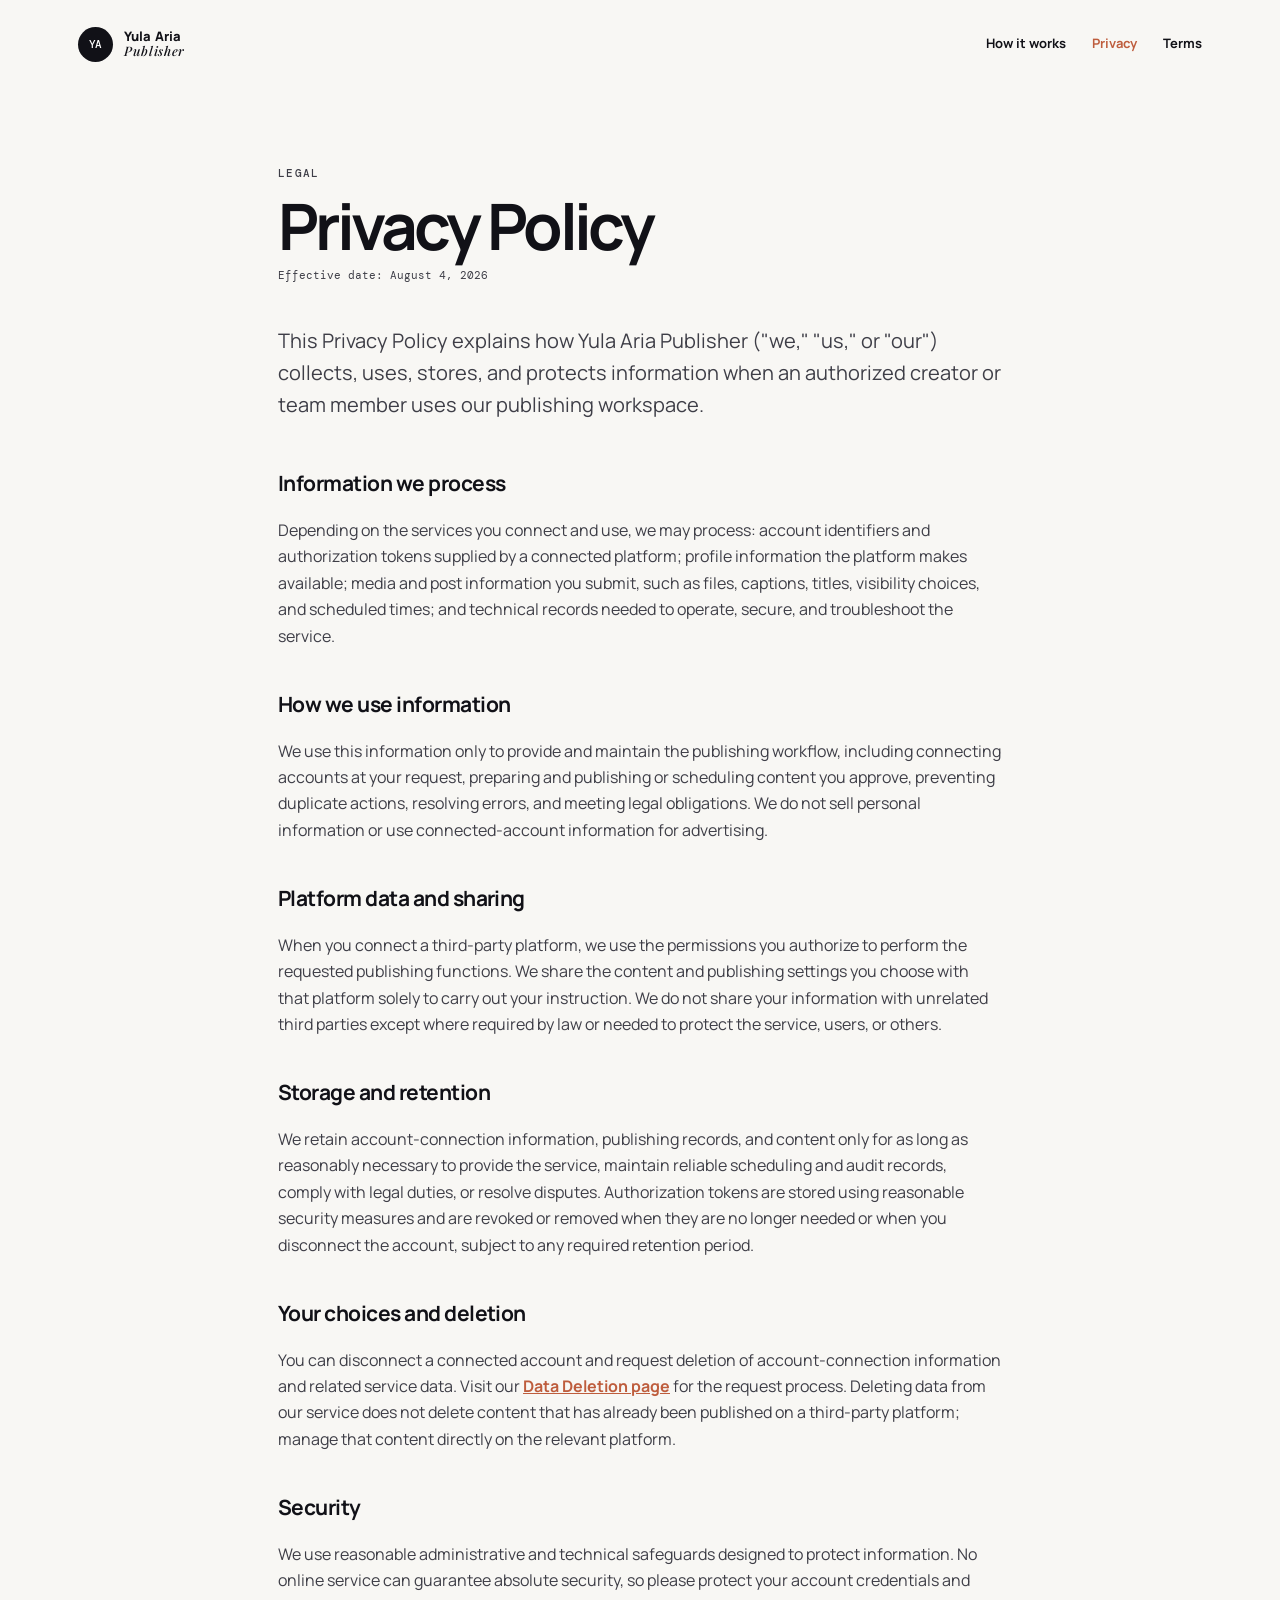
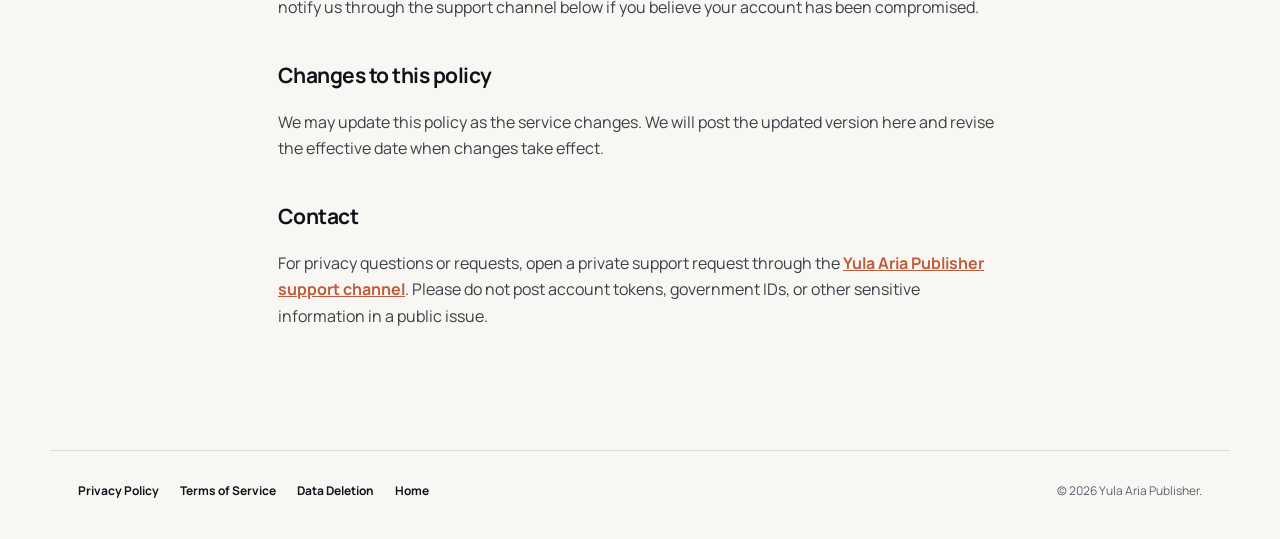
==== privacy.html @ d65619e9 "Create Yula Aria Publisher website" ====
<!doctype html>
<html lang="en"><head><meta charset="utf-8"><meta name="viewport" content="width=device-width, initial-scale=1"><meta name="description" content="Privacy Policy for Yula Aria Publisher."><title>Privacy Policy — Yula Aria Publisher</title><link rel="stylesheet" href="styles.css"></head>
<body><header class="site-header"><a class="brand" href="./"><span class="brand-mark">YA</span><span>Yula Aria<br><em>Publisher</em></span></a><nav aria-label="Primary"><a href="index.html#how-it-works">How it works</a><a href="privacy.html" aria-current="page">Privacy</a><a href="terms.html">Terms</a></nav></header><main class="legal"><p class="eyebrow">Legal</p><h1>Privacy Policy</h1><p class="effective">Effective date: August 4, 2026</p><p class="intro">This Privacy Policy explains how Yula Aria Publisher ("we," "us," or "our") collects, uses, stores, and protects information when an authorized creator or team member uses our publishing workspace.</p>
<h2>Information we process</h2><p>Depending on the services you connect and use, we may process: account identifiers and authorization tokens supplied by a connected platform; profile information the platform makes available; media and post information you submit, such as files, captions, titles, visibility choices, and scheduled times; and technical records needed to operate, secure, and troubleshoot the service.</p>
<h2>How we use information</h2><p>We use this information only to provide and maintain the publishing workflow, including connecting accounts at your request, preparing and publishing or scheduling content you approve, preventing duplicate actions, resolving errors, and meeting legal obligations. We do not sell personal information or use connected-account information for advertising.</p>
<h2>Platform data and sharing</h2><p>When you connect a third-party platform, we use the permissions you authorize to perform the requested publishing functions. We share the content and publishing settings you choose with that platform solely to carry out your instruction. We do not share your information with unrelated third parties except where required by law or needed to protect the service, users, or others.</p>
<h2>Storage and retention</h2><p>We retain account-connection information, publishing records, and content only for as long as reasonably necessary to provide the service, maintain reliable scheduling and audit records, comply with legal duties, or resolve disputes. Authorization tokens are stored using reasonable security measures and are revoked or removed when they are no longer needed or when you disconnect the account, subject to any required retention period.</p>
<h2>Your choices and deletion</h2><p>You can disconnect a connected account and request deletion of account-connection information and related service data. Visit our <a href="data-deletion.html">Data Deletion page</a> for the request process. Deleting data from our service does not delete content that has already been published on a third-party platform; manage that content directly on the relevant platform.</p>
<h2>Security</h2><p>We use reasonable administrative and technical safeguards designed to protect information. No online service can guarantee absolute security, so please protect your account credentials and notify us through the support channel below if you believe your account has been compromised.</p>
<h2>Changes to this policy</h2><p>We may update this policy as the service changes. We will post the updated version here and revise the effective date when changes take effect.</p>
<h2>Contact</h2><p>For privacy questions or requests, open a private support request through the <a href="https://github.com/3r0xi/yulaaria/issues" target="_blank" rel="noreferrer">Yula Aria Publisher support channel</a>. Please do not post account tokens, government IDs, or other sensitive information in a public issue.</p></main><footer><div class="footer-links"><a href="privacy.html">Privacy Policy</a><a href="terms.html">Terms of Service</a><a href="data-deletion.html">Data Deletion</a><a href="index.html">Home</a></div><p>© 2026 Yula Aria Publisher.</p></footer></body></html>
---- styles.css ----
@import url('https://fonts.googleapis.com/css2?family=DM+Mono:wght@400;500&family=Manrope:wght@400;500;600;700;800&family=Playfair+Display:ital,wght@0,600;0,700;1,600;1,700&display=swap');
:root{--ink:#111117;--muted:#60606b;--paper:#f8f7f4;--line:#deddd7;--accent:#be5d3d;--deep:#1d2134}*{box-sizing:border-box}html{scroll-behavior:smooth}body{margin:0;background:var(--paper);color:var(--ink);font:16px/1.65 Manrope,Arial,sans-serif}a{color:inherit}.site-header,main,footer{max-width:1180px;margin:auto}.site-header{min-height:88px;display:flex;align-items:center;justify-content:space-between;padding:18px 28px}.brand{display:inline-flex;align-items:center;gap:11px;text-decoration:none;font-size:13px;font-weight:800;line-height:1.04;letter-spacing:.01em}.brand em{font-weight:500;font-family:Playfair Display,serif;letter-spacing:.05em}.brand-mark{display:grid;place-items:center;width:35px;height:35px;border-radius:50%;background:var(--ink);color:white;font:500 11px DM Mono,monospace;letter-spacing:-.09em}nav{display:flex;gap:26px;font-size:13px;font-weight:700}nav a{text-decoration:none}nav a:hover,nav a[aria-current=page]{color:var(--accent)}.hero{min-height:590px;padding:92px 28px 96px;display:grid;grid-template-columns:1.1fr .9fr;gap:80px;align-items:center}.eyebrow{margin:0 0 14px;color:var(--accent);font:500 11px DM Mono,monospace;letter-spacing:.12em;text-transform:uppercase}.hero h1,.section h2,.legal h1{font-size:clamp(42px,5.7vw,76px);line-height:.99;letter-spacing:-.06em;margin:0 0 27px;font-weight:700}.hero h1 i{font-family:Playfair Display,serif;font-weight:600}.lede{max-width:560px;color:var(--muted);font-size:18px;line-height:1.65}.actions{display:flex;align-items:center;gap:27px;margin-top:36px}.button{background:var(--ink);color:#fff;padding:14px 20px;text-decoration:none;border-radius:2px;font-weight:700;font-size:13px}.text-link{font-size:13px;font-weight:800;text-decoration:none}.text-link span{color:var(--accent);font-size:18px;margin-left:5px}.hero-card{background:var(--deep);color:#f5f3ef;padding:23px;box-shadow:18px 18px 0 #e7dfd7;transform:rotate(2.5deg);max-width:460px;margin-left:auto}.card-top{display:flex;align-items:center;gap:9px;border-bottom:1px solid #3f4253;padding-bottom:18px;font-size:13px;font-weight:700}.status-dot{width:8px;height:8px;border-radius:50%;background:#a1c68e}.count{margin-left:auto;font:12px DM Mono,monospace;color:#aaaeba}.post{display:flex;align-items:center;gap:12px;padding:17px 0;border-bottom:1px solid #343748}.thumb{width:42px;height:52px;border-radius:2px;flex:none}.one{background:linear-gradient(145deg,#a4c4d1,#53697c 48%,#203044)}.two{background:linear-gradient(145deg,#ddc3a1,#925c4d 48%,#243448)}.three{background:linear-gradient(145deg,#7d8993,#c8b68f 48%,#4b4450)}.post strong,.post small{display:block}.post strong{font-size:12px}.post small{font-size:10px;color:#a6a9b5}.pill{margin-left:auto;color:#cbced8;font:9px DM Mono,monospace;border:1px solid #4c5060;padding:3px 5px}.muted{opacity:.55}.card-foot{padding-top:18px;color:#aeb3c1;font-size:10px}.card-foot span{float:right;color:#a1c68e}.section{padding:94px 28px;border-top:1px solid var(--line)}.section h2{font-size:clamp(34px,4.4vw,57px);max-width:710px}.steps{display:grid;grid-template-columns:repeat(3,1fr);gap:45px;margin-top:52px}.steps article{border-top:2px solid var(--ink);padding-top:17px}.steps span{font:11px DM Mono,monospace;color:var(--accent)}.steps h3{margin:14px 0 7px;font-size:18px}.steps p,.copy p{color:var(--muted);font-size:14px}.alt{display:grid;grid-template-columns:1fr 1fr;gap:90px;background:#edeae5}.alt h2{font-size:clamp(32px,3.8vw,49px);margin:0}.copy{align-self:end}.legal{max-width:780px;padding:78px 28px 105px}.legal h1{font-size:clamp(45px,5vw,66px);margin-bottom:8px}.effective{color:var(--muted);font:11px DM Mono,monospace;margin-bottom:43px}.intro{font-size:20px;line-height:1.6;margin-bottom:45px}.legal h2{font-size:21px;margin:38px 0 9px;letter-spacing:-.025em}.legal p,.legal li{color:#3e3e47}.legal a{color:var(--accent);font-weight:700}footer{border-top:1px solid var(--line);padding:30px 28px 38px;display:grid;grid-template-columns:1fr auto;gap:22px;align-items:center;font-size:12px}.footer-links{display:flex;gap:21px}.footer-links a{text-decoration:none;font-weight:700}.footer-links a:hover{color:var(--accent)}footer p{color:var(--muted);grid-column:2;margin:0;text-align:right}.footer-brand{grid-row:span 2}@media(max-width:720px){.site-header{padding:16px 20px}.site-header nav{gap:14px;font-size:11px}.hero{grid-template-columns:1fr;padding:65px 20px 80px;gap:58px}.hero-card{margin:0;max-width:100%;transform:none}.section,.legal{padding-left:20px;padding-right:20px}.steps,.alt{grid-template-columns:1fr;gap:28px}.alt{gap:28px}footer{padding-left:20px;padding-right:20px;grid-template-columns:1fr}.footer-links{flex-wrap:wrap;gap:12px 18px}.footer-brand{grid-row:auto}footer p{grid-column:auto;text-align:left}.actions{flex-wrap:wrap;gap:17px}.legal{padding-top:55px}}
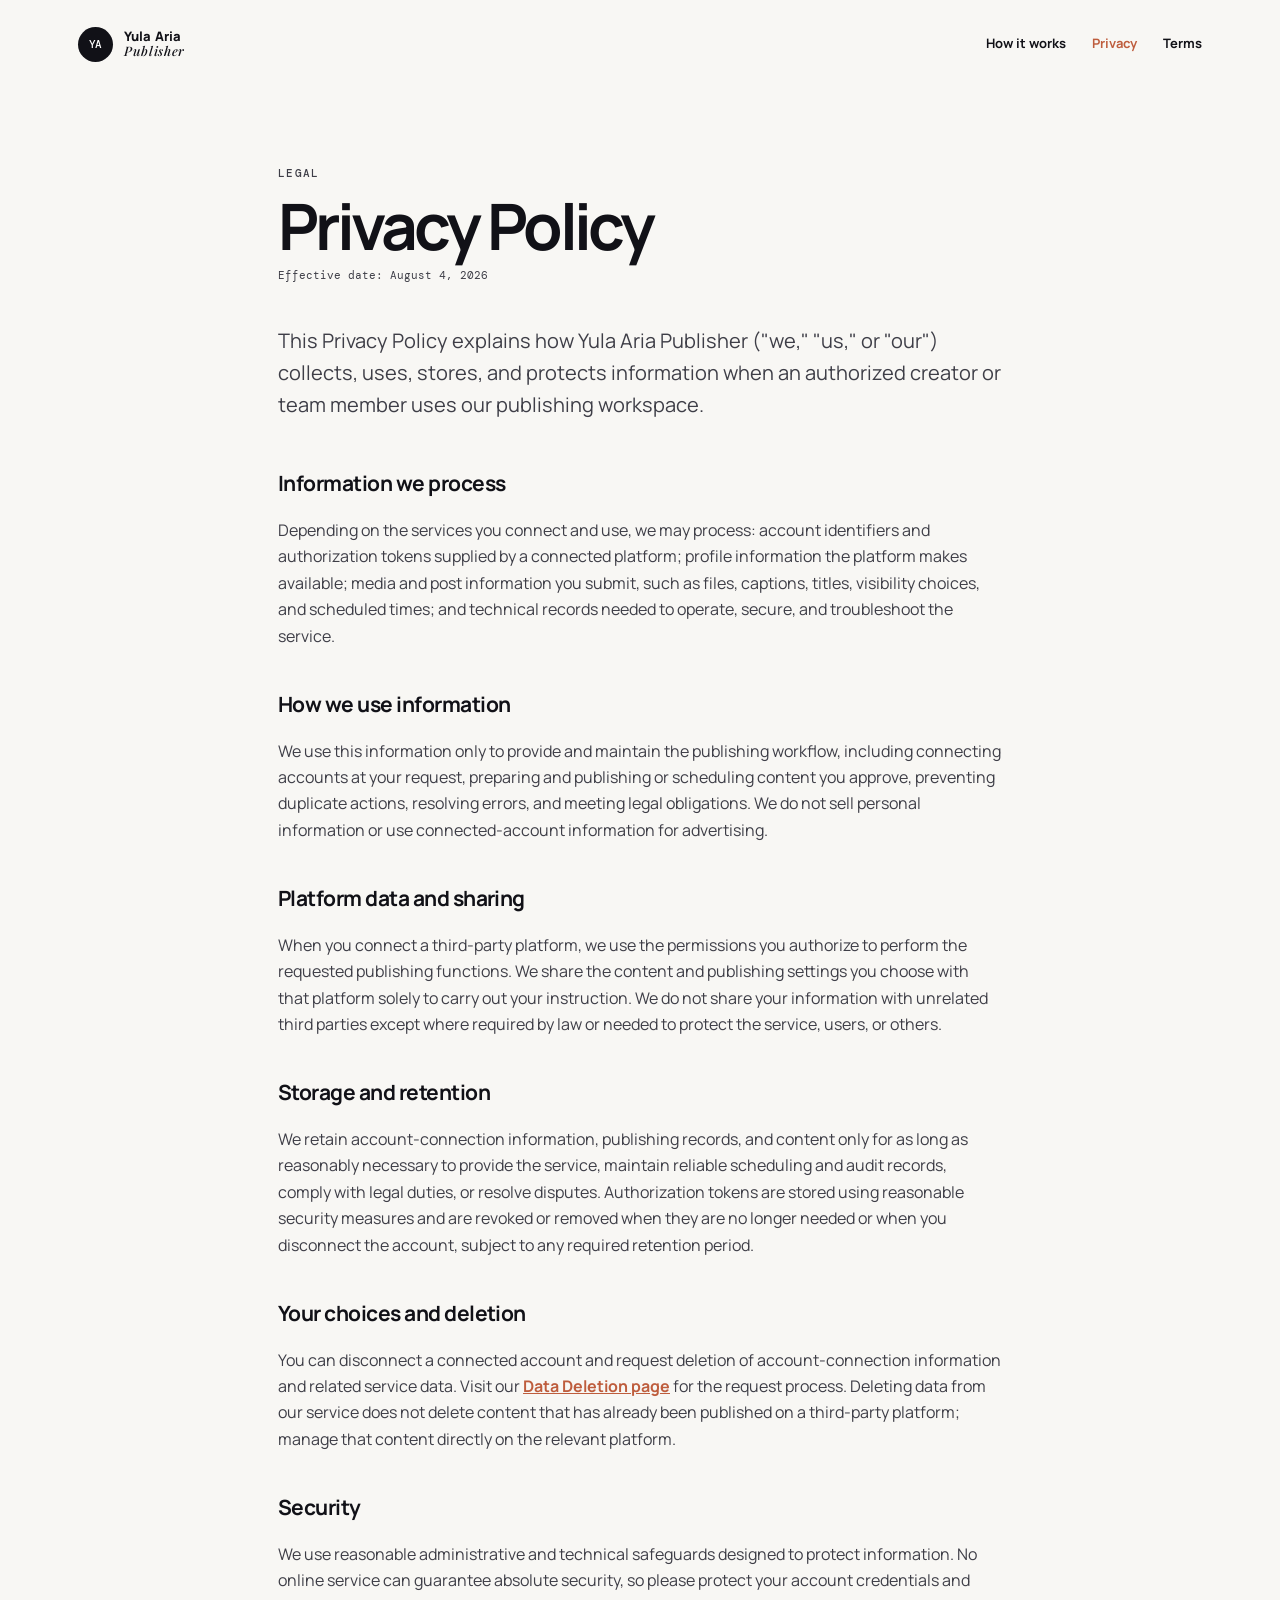
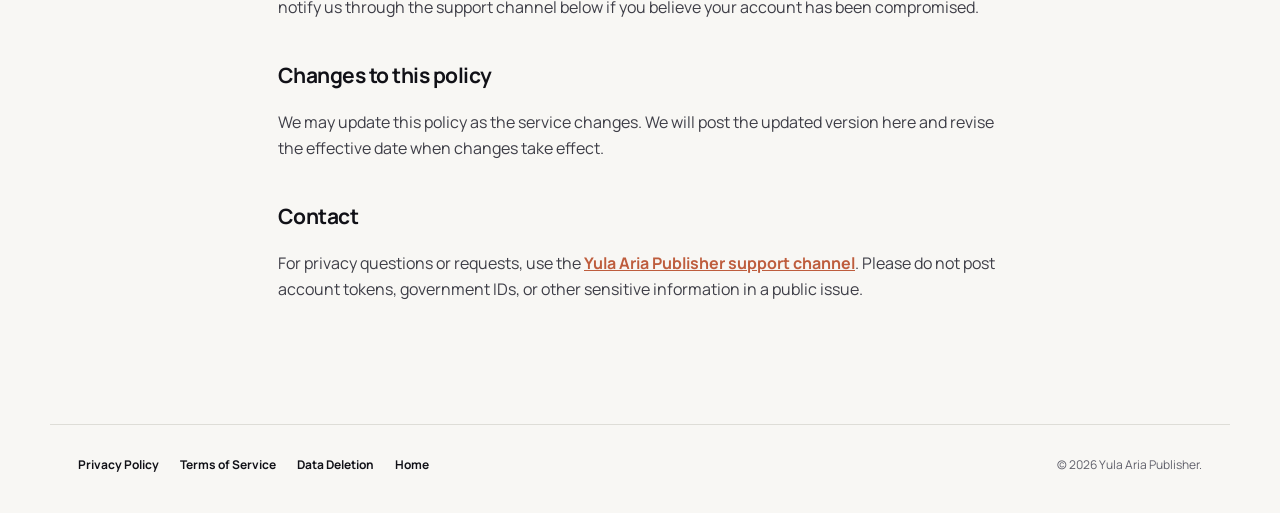
==== commit f38c5c95: "Clarify public support channel" ====
--- a/privacy.html
+++ b/privacy.html
@@ -8,4 +8,4 @@
 <h2>Your choices and deletion</h2><p>You can disconnect a connected account and request deletion of account-connection information and related service data. Visit our <a href="data-deletion.html">Data Deletion page</a> for the request process. Deleting data from our service does not delete content that has already been published on a third-party platform; manage that content directly on the relevant platform.</p>
 <h2>Security</h2><p>We use reasonable administrative and technical safeguards designed to protect information. No online service can guarantee absolute security, so please protect your account credentials and notify us through the support channel below if you believe your account has been compromised.</p>
 <h2>Changes to this policy</h2><p>We may update this policy as the service changes. We will post the updated version here and revise the effective date when changes take effect.</p>
-<h2>Contact</h2><p>For privacy questions or requests, open a private support request through the <a href="https://github.com/3r0xi/yulaaria/issues" target="_blank" rel="noreferrer">Yula Aria Publisher support channel</a>. Please do not post account tokens, government IDs, or other sensitive information in a public issue.</p></main><footer><div class="footer-links"><a href="privacy.html">Privacy Policy</a><a href="terms.html">Terms of Service</a><a href="data-deletion.html">Data Deletion</a><a href="index.html">Home</a></div><p>© 2026 Yula Aria Publisher.</p></footer></body></html>
+<h2>Contact</h2><p>For privacy questions or requests, use the <a href="https://github.com/3r0xi/yulaaria/issues" target="_blank" rel="noreferrer">Yula Aria Publisher support channel</a>. Please do not post account tokens, government IDs, or other sensitive information in a public issue.</p></main><footer><div class="footer-links"><a href="privacy.html">Privacy Policy</a><a href="terms.html">Terms of Service</a><a href="data-deletion.html">Data Deletion</a><a href="index.html">Home</a></div><p>© 2026 Yula Aria Publisher.</p></footer></body></html>
